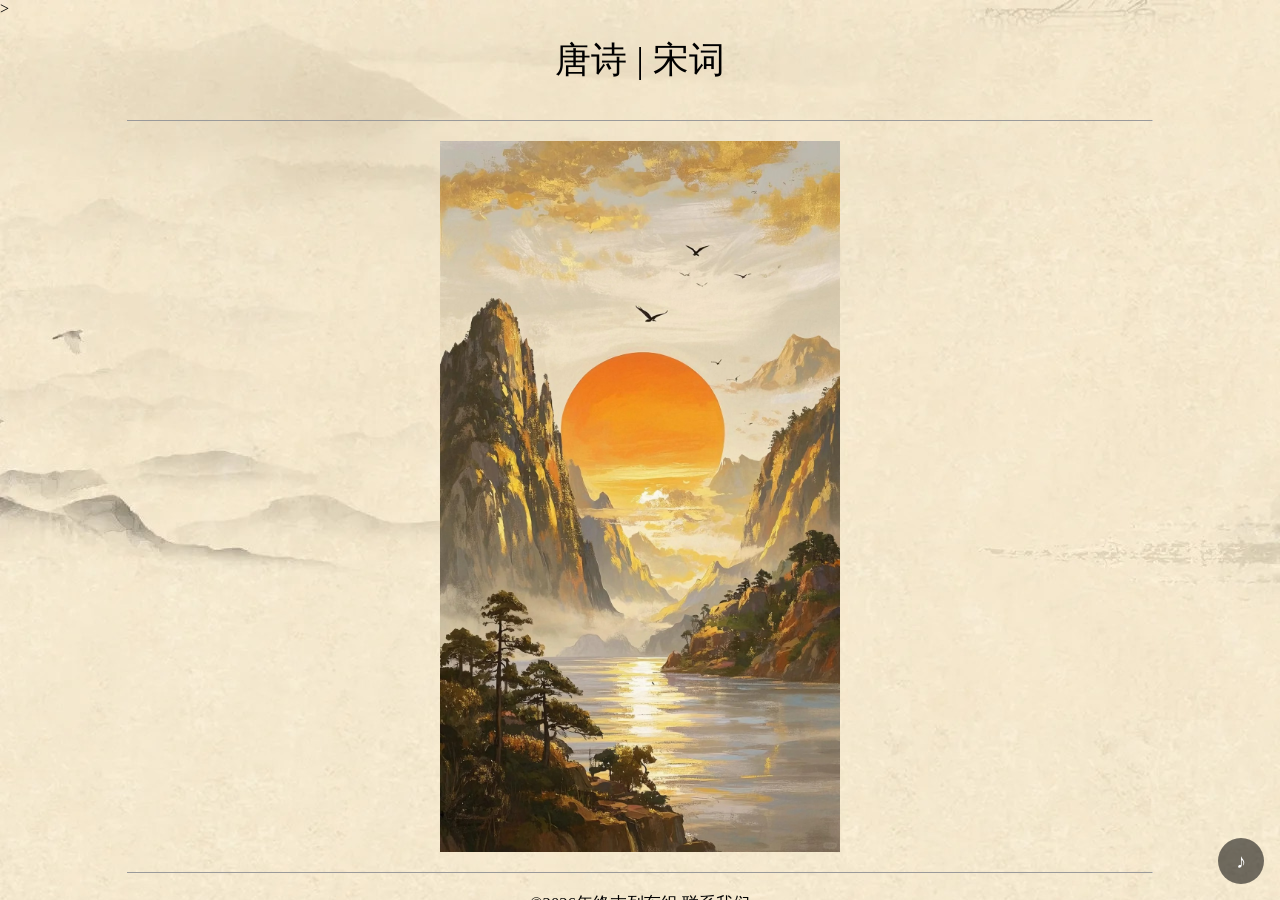
==== index.html @ 49fc4116 "涓婁紶鍞愯瘲瀹嬭瘝缃戠珯" ====
<html>
<head>
    <meta charset="utf-8" />
    <title>唐诗宋词-首页</title>
    <link rel="stylesheet" type="text/css" href="mycss.css" />
    <style>
        html, body {
            width: 100%;
            height: 100%;
            margin: 0;
            padding: 0;
            overflow: hidden;
        }
        #homeView {
            position: fixed;
            left: 0;
            top: 0;
            width: 100%;
            height: 100%;
            overflow: auto;
        }
        #contentFrame {
            display: none;
            position: fixed;
            left: 0;
            top: 0;
            width: 100%;
            height: 100%;
            border: 0;
            background: #fff;
        }
        #musicBtn {
            position: fixed;
            right: 16px;
            bottom: 16px;
            z-index: 9999;
            width: 46px;
            height: 46px;
            border: 0;
            border-radius: 50%;
            background: rgba(0, 0, 0, 0.55);
            color: #fff;
            font-size: 20px;
            cursor: pointer;
        }
        #musicBtn:hover {
            background: rgba(0, 0, 0, 0.8);
        }
    </style>
</head>
<body>>
    <audio id="music" src="images/music.mp3" loop preload="auto"></audio>
    <button id="musicBtn" type="button" title="播放/暂停背景音乐">♪</button>

    <div id="homeView">
        <div align="center">
            <h1 align="center"><a href="tangshi/tangshi.html">唐诗</a> | <a href="songci/songci.html">宋词</a></h1>
            <hr size="1" width="80%">
            <p align="center"><img src="images/sy.jpg" width="400"></p>
            <hr size="1" width="80%">
            <p align="center"><small>&copy;2026年终末列车组 <a href="mailto:564997486@qq.com">联系我们</a></p>
        </div>
    </div>

    <iframe id="contentFrame" name="contentFrame"></iframe>

    <script>
        var music = document.getElementById("music");
        var btn = document.getElementById("musicBtn");
        var homeView = document.getElementById("homeView");
        var contentFrame = document.getElementById("contentFrame");

        function refreshBtn() {
            if (music.paused) {
                btn.textContent = "♪";
                btn.title = "播放背景音乐";
            } else {
                btn.textContent = "♫";
                btn.title = "暂停背景音乐";
            }
        }

        function tryPlay() {
            var p = music.play();
            if (p) {
                p.then(refreshBtn).catch(function () {});
            }
        }

        btn.onclick = function () {
            if (music.paused) {
                tryPlay();
            } else {
                music.pause();
                refreshBtn();
            }
        };

        // 若浏览器自动播放被限制，用户第一次点击页面任意处即可开始播放
        document.addEventListener("click", tryPlay, { once: true });
        tryPlay();

        // 首页点击“唐诗/宋词/诗词问答”时，在框架中打开子页面，页面不刷新，音乐不中断
        var subLinks = document.querySelectorAll(
            '#homeView a[href$="tangshi/tangshi.html"], #homeView a[href$="songci/songci.html"], #homeView a[href$="Q%26A.html"]'
        );
        for (var i = 0; i < subLinks.length; i++) {
            subLinks[i].addEventListener("click", function (e) {
                e.preventDefault();
                contentFrame.src = this.getAttribute("href");
                homeView.style.display = "none";
                contentFrame.style.display = "block";
            });
        }

        // 子页面内点击“首页”时，通过 postMessage 通知外层返回首页内容
        window.addEventListener("message", function (e) {
            if (e.data === "tangsong-go-home") {
                contentFrame.style.display = "none";
                contentFrame.src = "about:blank";
                homeView.style.display = "block";
            }
        });
    </script>
</body>
</html>
---- mycss.css ----
body{ 
  background:url(images/back3.jpg );  
  margin:50 auto;                         
  width:60%;                            
  font-family:楷体
}                                           
h2{                                      
  border-bottom:1px black solid; 
}
h1{font:36px/2em  黑体;} 
p{
    font-size: 20px;
}
a{text-decoration:none;
  color: #000;}  
a:hover{   
text-decoration:underline; 
color:rgb(194, 192, 82);}
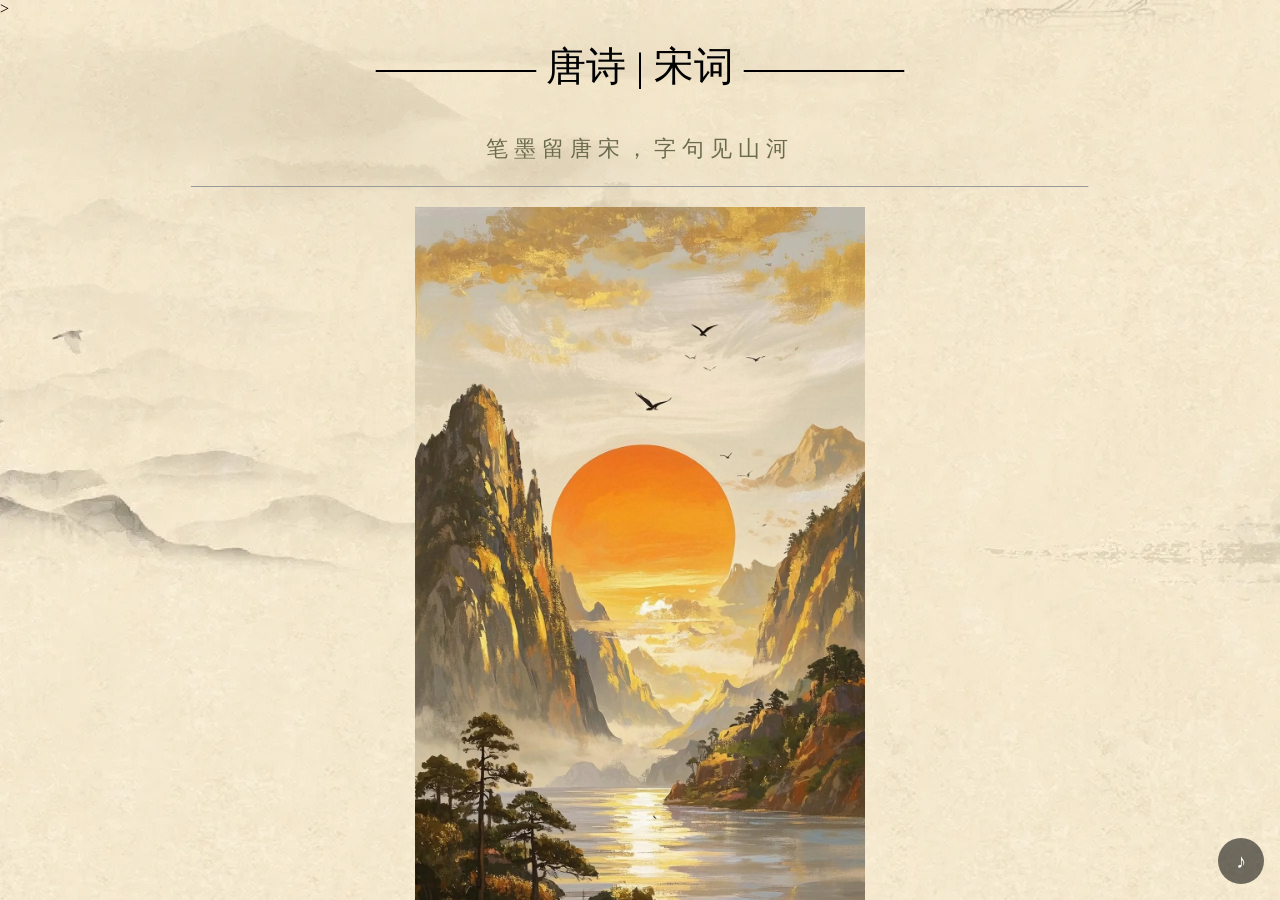
==== commit 83b184a9: "更新唐诗宋词网站页面" ====
--- a/index.html
+++ b/index.html
@@ -54,10 +54,11 @@
 
     <div id="homeView">
         <div align="center">
-            <h1 align="center"><a href="tangshi/tangshi.html">唐诗</a> | <a href="songci/songci.html">宋词</a></h1>
-            <hr size="1" width="80%">
-            <p align="center"><img src="images/sy.jpg" width="400"></p>
-            <hr size="1" width="80%">
+            <h1 align="center" style="font-size:40px;" width="70%">———— <a href="tangshi/tangshi.html">唐诗</a> | <a href="songci/songci.html">宋词</a> ————</h1>
+            <p align="center" style="font-size:22px;letter-spacing:6px;color:#6b6b4e;">笔墨留唐宋，字句见山河</p>
+            <hr size="1" width="70%">
+            <p align="center"><img src="images/sy.jpg" width="450"></p>
+            <hr size="1" width="70%">
             <p align="center"><small>&copy;2026年终末列车组 <a href="mailto:564997486@qq.com">联系我们</a></p>
         </div>
     </div>
--- a/mycss.css
+++ b/mycss.css
@@ -7,7 +7,7 @@
 h2{                                      
   border-bottom:1px black solid; 
 }
-h1{font:36px/2em  黑体;} 
+h1{font:36px/2em  楷体;} 
 p{
     font-size: 20px;
 }
@@ -15,4 +15,35 @@
   color: #000;}  
 a:hover{   
 text-decoration:underline; 
-color:rgb(194, 192, 82);}+color:rgb(194, 192, 82);}
+
+/* ===== 诗词译/注/赏/音工具 ===== */
+.poem-heading{position:relative; min-height:42px; text-align:center;}
+.poem-tools{position:absolute; right:0; top:50%; transform:translateY(-50%); white-space:nowrap;}
+.poem-tools .tag{display:inline-block; margin-left:6px; padding:1px 9px; border:1px solid var(--tag-border,#6b6b4e);
+    border-radius:4px; background:var(--tag-bg,#f6f3de); color:var(--tag-text,#000000);
+    font:14px/1.9 楷体; cursor:pointer;}
+.poem-tools .tag:hover{background:var(--tag-hover-bg,#e9e4bd);}
+.poem-tools .tag.on{background:var(--tag-on-bg,rgb(194,192,82)); color:var(--tag-on-text,#ffffff);
+    border-color:var(--tag-on-border,rgb(194,192,82));}
+.poem-info{display:none; margin:8px 0 4px; padding:2px 24px 8px; border:1px solid #ddd7b2;
+    background:rgba(250,248,235,.75); text-align:left;}
+.poem-info.show{display:block;}
+.poem-info .panel-title{margin:8px 0 4px; text-align:center; font-weight:bold;}
+.poem-info p{margin:6px 0;}
+.poem-info .yi-txt{color:#666; font-size:17px;}
+.poem-info .p-para{text-indent:2em;}
+.poem-info .info-src{margin:10px 0 2px; color:#999; font-size:14px; text-align:right;}
+.poem-shi .ln{display:block;}
+.poem-shi .py{display:none; color:#777; font-size:16px; font-family:楷体,KaiTi,serif;}
+.poem-shi.showpy .py{display:block;}
+
+.poem-tools{
+    --tag-bg:#f6f3de;             
+    --tag-text:#000000;            
+    --tag-border:#6b6b4e;          
+    --tag-hover-bg:#e9e4bd;        
+    --tag-on-bg:rgb(214,214,184);  
+    --tag-on-text:#ffffff;         
+    --tag-on-border:rgb(194,192,82);
+}
